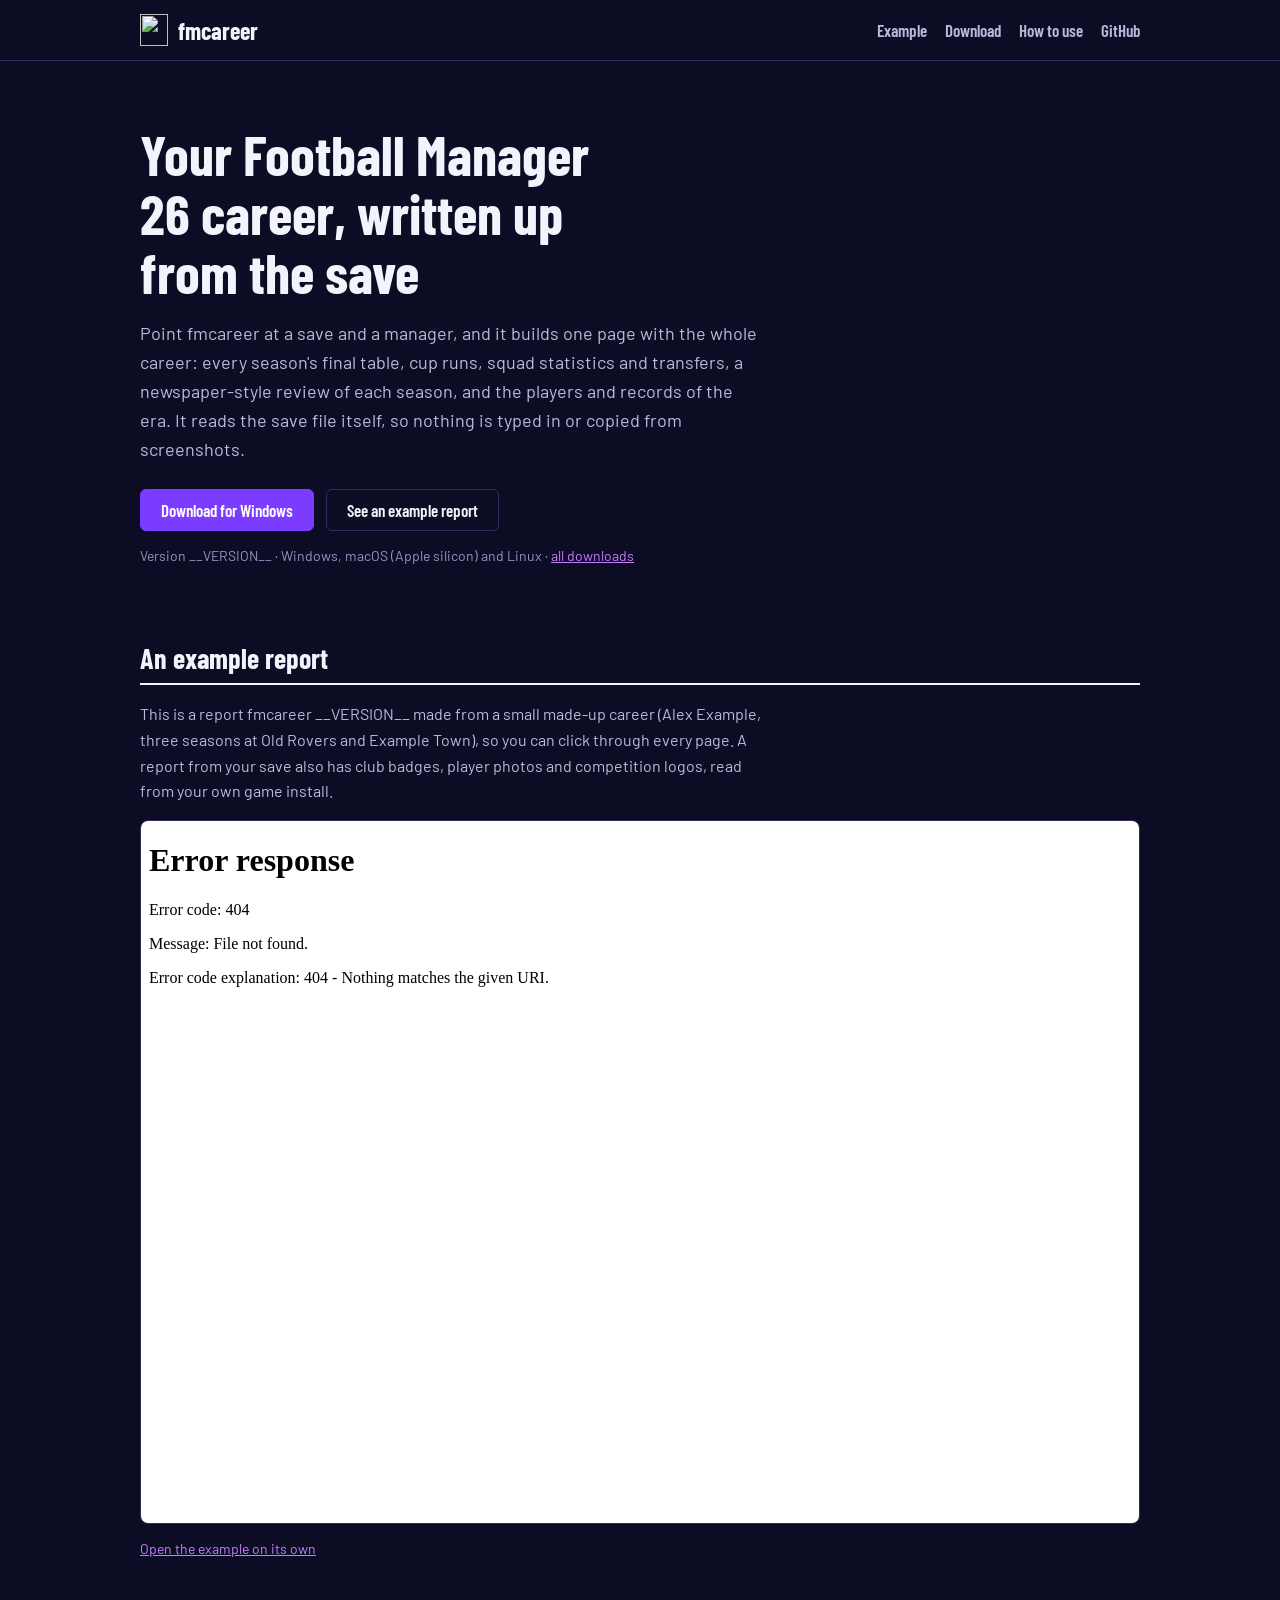
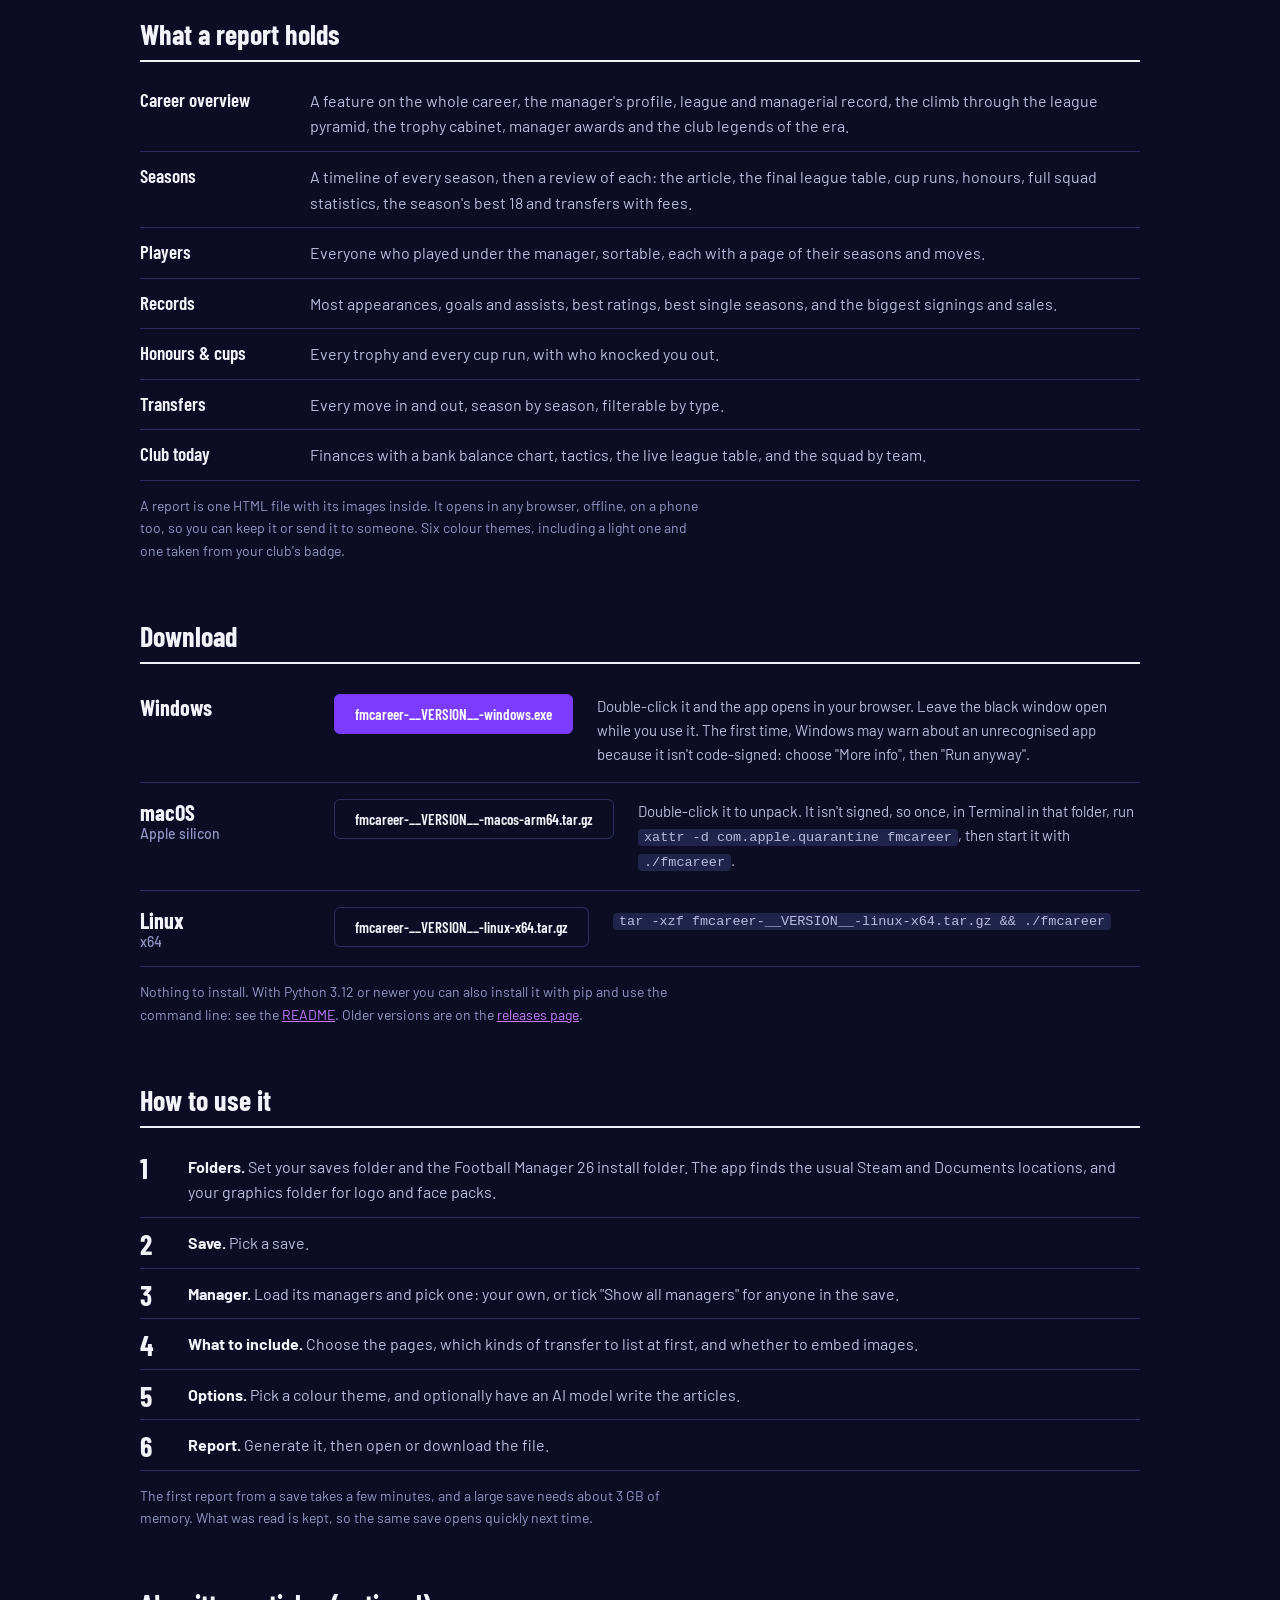
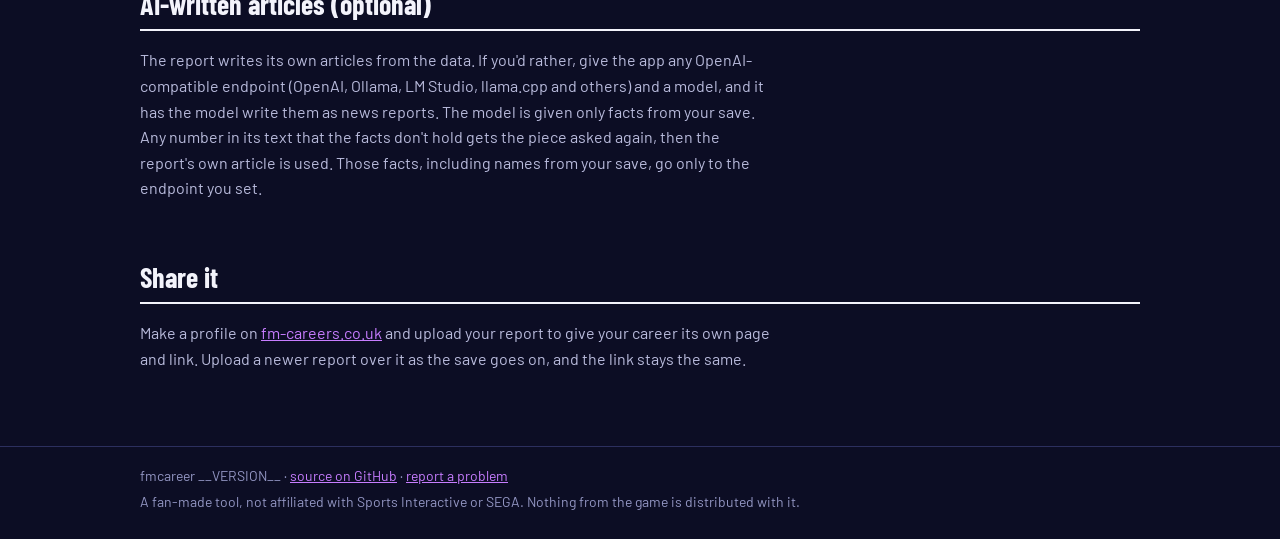
==== docs/index.html @ de21c815 "A GitHub Pages site: what fmcareer does, downloads and an example report docs/ holds a landing page " ====
<!doctype html>
<html lang="en">
<head>
<meta charset="utf-8">
<meta name="viewport" content="width=device-width, initial-scale=1">
<title>fmcareer: your Football Manager 26 career, from the save</title>
<meta name="description" content="fmcareer reads a Football Manager 26 save and builds one HTML page with every season of a manager's career: league tables, cup runs, squads, transfers and records.">
<link rel="icon" href="logo.svg" type="image/svg+xml">
<link rel="preconnect" href="https://fonts.googleapis.com">
<link href="https://fonts.googleapis.com/css2?family=Barlow:wght@400;500;600&family=Barlow+Condensed:wght@500;600;700&display=swap" rel="stylesheet">
<link rel="stylesheet" href="site.css">
</head>
<body>
<header class="bar"><div class="in">
  <a class="brand" href="#top"><img src="logo.svg" alt="">fmcareer</a>
  <nav aria-label="Sections">
    <a href="#example">Example</a><a href="#download">Download</a><a href="#how">How to use</a><a href="https://github.com/karl0ss/fmcareer">GitHub</a>
  </nav>
</div></header>

<main id="top">
  <section class="hero">
    <h1>Your Football Manager 26 career, written up from the save</h1>
    <p class="lede">Point fmcareer at a save and a manager, and it builds one page with the whole career:
      every season's final table, cup runs, squad statistics and transfers, a newspaper-style review of each
      season, and the players and records of the era. It reads the save file itself, so nothing is typed in
      or copied from screenshots.</p>
    <div class="actions">
      <a class="btn" href="https://github.com/karl0ss/fmcareer/releases/download/v__VERSION__/fmcareer-__VERSION__-windows.exe">Download for Windows</a>
      <a class="btn ghost" href="#example">See an example report</a>
    </div>
    <p class="meta">Version __VERSION__ · Windows, macOS (Apple silicon) and Linux · <a href="#download">all downloads</a></p>
  </section>

  <section id="example">
    <h2>An example report</h2>
    <p>This is a report fmcareer __VERSION__ made from a small made-up career (Alex Example, three seasons at
      Old Rovers and Example Town), so you can click through every page. A report from your save also has
      club badges, player photos and competition logos, read from your own game install.</p>
    <div class="frame"><iframe src="example.html" title="Example fmcareer report" loading="lazy"></iframe></div>
    <p class="note"><a href="example.html">Open the example on its own</a></p>
  </section>

  <section id="pages">
    <h2>What a report holds</h2>
    <dl class="rows">
      <dt>Career overview</dt><dd>A feature on the whole career, the manager's profile, league and managerial record, the climb through the league pyramid, the trophy cabinet, manager awards and the club legends of the era.</dd>
      <dt>Seasons</dt><dd>A timeline of every season, then a review of each: the article, the final league table, cup runs, honours, full squad statistics, the season's best 18 and transfers with fees.</dd>
      <dt>Players</dt><dd>Everyone who played under the manager, sortable, each with a page of their seasons and moves.</dd>
      <dt>Records</dt><dd>Most appearances, goals and assists, best ratings, best single seasons, and the biggest signings and sales.</dd>
      <dt>Honours &amp; cups</dt><dd>Every trophy and every cup run, with who knocked you out.</dd>
      <dt>Transfers</dt><dd>Every move in and out, season by season, filterable by type.</dd>
      <dt>Club today</dt><dd>Finances with a bank balance chart, tactics, the live league table, and the squad by team.</dd>
    </dl>
    <p class="note">A report is one HTML file with its images inside. It opens in any browser, offline, on a phone too,
      so you can keep it or send it to someone. Six colour themes, including a light one and one taken from your club's badge.</p>
  </section>

  <section id="download">
    <h2>Download</h2>
    <div class="rows dl">
      <div class="row">
        <b>Windows</b>
        <a class="btn" href="https://github.com/karl0ss/fmcareer/releases/download/v__VERSION__/fmcareer-__VERSION__-windows.exe">fmcareer-__VERSION__-windows.exe</a>
        <p>Double-click it and the app opens in your browser. Leave the black window open while you use it. The first time,
          Windows may warn about an unrecognised app because it isn't code-signed: choose "More info", then "Run anyway".</p>
      </div>
      <div class="row">
        <b>macOS<span>Apple silicon</span></b>
        <a class="btn ghost" href="https://github.com/karl0ss/fmcareer/releases/download/v__VERSION__/fmcareer-__VERSION__-macos-arm64.tar.gz">fmcareer-__VERSION__-macos-arm64.tar.gz</a>
        <p>Double-click it to unpack. It isn't signed, so once, in Terminal in that folder, run
          <code>xattr -d com.apple.quarantine fmcareer</code>, then start it with <code>./fmcareer</code>.</p>
      </div>
      <div class="row">
        <b>Linux<span>x64</span></b>
        <a class="btn ghost" href="https://github.com/karl0ss/fmcareer/releases/download/v__VERSION__/fmcareer-__VERSION__-linux-x64.tar.gz">fmcareer-__VERSION__-linux-x64.tar.gz</a>
        <p><code>tar -xzf fmcareer-__VERSION__-linux-x64.tar.gz &amp;&amp; ./fmcareer</code></p>
      </div>
    </div>
    <p class="note">Nothing to install. With Python 3.12 or newer you can also install it with pip and use the command line:
      see the <a href="https://github.com/karl0ss/fmcareer#install-with-python-any-system">README</a>.
      Older versions are on the <a href="https://github.com/karl0ss/fmcareer/releases">releases page</a>.</p>
  </section>

  <section id="how">
    <h2>How to use it</h2>
    <ol class="steps">
      <li><b>Folders.</b> Set your saves folder and the Football Manager 26 install folder. The app finds the usual Steam and
        Documents locations, and your graphics folder for logo and face packs.</li>
      <li><b>Save.</b> Pick a save.</li>
      <li><b>Manager.</b> Load its managers and pick one: your own, or tick "Show all managers" for anyone in the save.</li>
      <li><b>What to include.</b> Choose the pages, which kinds of transfer to list at first, and whether to embed images.</li>
      <li><b>Options.</b> Pick a colour theme, and optionally have an AI model write the articles.</li>
      <li><b>Report.</b> Generate it, then open or download the file.</li>
    </ol>
    <p class="note">The first report from a save takes a few minutes, and a large save needs about 3 GB of memory.
      What was read is kept, so the same save opens quickly next time.</p>
  </section>

  <section id="ai">
    <h2>AI-written articles (optional)</h2>
    <p>The report writes its own articles from the data. If you'd rather, give the app any OpenAI-compatible endpoint
      (OpenAI, Ollama, LM Studio, llama.cpp and others) and a model, and it has the model write them as news reports.
      The model is given only facts from your save. Any number in its text that the facts don't hold gets the piece asked
      again, then the report's own article is used. Those facts, including names from your save, go only to the endpoint you set.</p>
  </section>

  <section id="share">
    <h2>Share it</h2>
    <p>Make a profile on <a href="https://fm-careers.co.uk">fm-careers.co.uk</a> and upload your report to give your career
      its own page and link. Upload a newer report over it as the save goes on, and the link stays the same.</p>
  </section>
</main>

<footer><div class="in">
  <span>fmcareer __VERSION__ · <a href="https://github.com/karl0ss/fmcareer">source on GitHub</a> ·
    <a href="https://github.com/karl0ss/fmcareer/issues">report a problem</a></span>
  <span>A fan-made tool, not affiliated with Sports Interactive or SEGA. Nothing from the game is distributed with it.</span>
</div></footer>
</body>
</html>
---- docs/site.css ----
/* fmcareer's site wears the report's FM26 look (as fm-careers.co.uk does, see its DESIGN.md): the report's
   colours and Barlow fonts, headings ruled like a table caption, content in ruled rows rather than cards.
   Dials: ENERGY 2 / RHYTHM 2 / MOTION 1 (hover only). Dark, like the game and the report it shows. */
:root {
  color-scheme: dark;
  --bg: #0c0d24; --surface: #171936; --surface-2: #20234a; --line: #2c2f5e;
  --text: #f3f3fb; --text-2: #b9bbdc; --text-3: #9396c3;
  --accent: #c77dff; --btn: #7b3cff;  /* white on --btn is 5.34:1 */
  --head: "Barlow Condensed", "Arial Narrow", system-ui, sans-serif;
}
* { box-sizing: border-box; }
html { scroll-behavior: smooth; scroll-padding-top: 72px; }
@media (prefers-reduced-motion: reduce) { html { scroll-behavior: auto; } }
body { margin: 0; background: var(--bg); color: var(--text); font: 16px/1.6 "Barlow", system-ui, sans-serif; }
a { color: var(--accent); }
code { font-size: .9em; background: var(--surface-2); padding: 1px 6px; border-radius: 4px; overflow-wrap: anywhere; }
.in, main { max-width: 1040px; margin: 0 auto; padding: 0 20px; }

.bar { position: sticky; top: 0; z-index: 2; background: var(--bg); border-bottom: 1px solid var(--line); }
.bar .in { display: flex; align-items: center; justify-content: space-between; gap: 16px; flex-wrap: wrap; padding-top: 10px; padding-bottom: 10px; }
.brand { display: inline-flex; align-items: center; gap: 10px; font: 700 24px var(--head); color: var(--text); text-decoration: none; }
.brand img { width: 28px; height: 32px; }
nav { display: flex; gap: 4px 18px; flex-wrap: wrap; }
nav a { font: 600 17px var(--head); color: var(--text-2); text-decoration: none; padding: 10px 0; }
nav a:hover { color: var(--text); }

/* the one focal point: the headline and the Windows download */
.hero { padding: 64px 0 40px; }
h1 { font: 700 clamp(34px, 6vw, 56px)/1.05 var(--head); margin: 0; max-width: 18ch; }
.lede { font-size: 18px; color: var(--text-2); max-width: 62ch; margin: 18px 0 0; }
.meta { color: var(--text-3); font-size: 14px; margin: 14px 0 0; }
.actions { display: flex; gap: 12px; flex-wrap: wrap; margin-top: 26px; }
.btn { display: inline-block; font: 600 17px var(--head); color: #fff; background: var(--btn); border: 1px solid var(--btn);
  border-radius: 6px; padding: 10px 20px; text-decoration: none; }
.btn:hover { filter: brightness(1.12); }
.btn.ghost { background: transparent; border-color: var(--line); color: var(--text); }
.btn.ghost:hover { border-color: var(--accent); filter: none; }
:focus-visible { outline: 2px solid var(--accent); outline-offset: 2px; }

/* section headings ruled like a league table's caption */
section { padding: 34px 0 10px; }
h2 { font: 700 28px/1.2 var(--head); margin: 0 0 14px; padding-bottom: 8px; border-bottom: 2px solid var(--text); }
section > p { max-width: 70ch; color: var(--text-2); }
.note { color: var(--text-3); font-size: 14px; }

.frame { border: 1px solid var(--line); border-radius: 8px; overflow: hidden; background: var(--surface); }
.frame iframe { display: block; width: 100%; height: min(78vh, 760px); border: 0; }

/* ruled rows: the report's pages, the downloads */
.rows { margin: 0; }
dl.rows { display: grid; grid-template-columns: 170px 1fr; }
dl.rows dt, dl.rows dd { margin: 0; padding: 12px 0; border-bottom: 1px solid var(--line); }
dl.rows dt { font: 600 19px var(--head); }
dl.rows dd { color: var(--text-2); }
.dl .row { display: grid; grid-template-columns: 170px auto 1fr; gap: 6px 24px; align-items: start;
  padding: 16px 0; border-bottom: 1px solid var(--line); }
.dl .row b { font: 700 22px/1.2 var(--head); }
.dl .row b span { display: block; font: 500 14px "Barlow", sans-serif; color: var(--text-3); }
.dl .row .btn { font-size: 15px; white-space: nowrap; }
.dl .row p { margin: 0; color: var(--text-2); font-size: 15px; }

.steps { list-style: none; counter-reset: step; margin: 0; padding: 0; }
.steps li { counter-increment: step; position: relative; padding: 12px 0 12px 48px;
  border-bottom: 1px solid var(--line); color: var(--text-2); }
.steps li::before { content: counter(step); position: absolute; left: 0; top: 12px; font: 700 28px/1 var(--head); color: var(--text); }
.steps b { color: var(--text); }

footer { margin-top: 48px; border-top: 1px solid var(--line); color: var(--text-3); font-size: 14px; }
footer .in { display: flex; flex-direction: column; gap: 4px; padding-top: 18px; padding-bottom: 28px; }

@media (max-width: 720px) {
  .hero { padding: 36px 0 24px; }
  .lede { font-size: 16px; }
  dl.rows { grid-template-columns: 1fr; }
  dl.rows dt { border-bottom: 0; padding-bottom: 0; }
  .dl .row { grid-template-columns: 1fr; }
  .dl .row .btn { white-space: normal; overflow-wrap: anywhere; }
  .frame iframe { height: 70vh; }
}
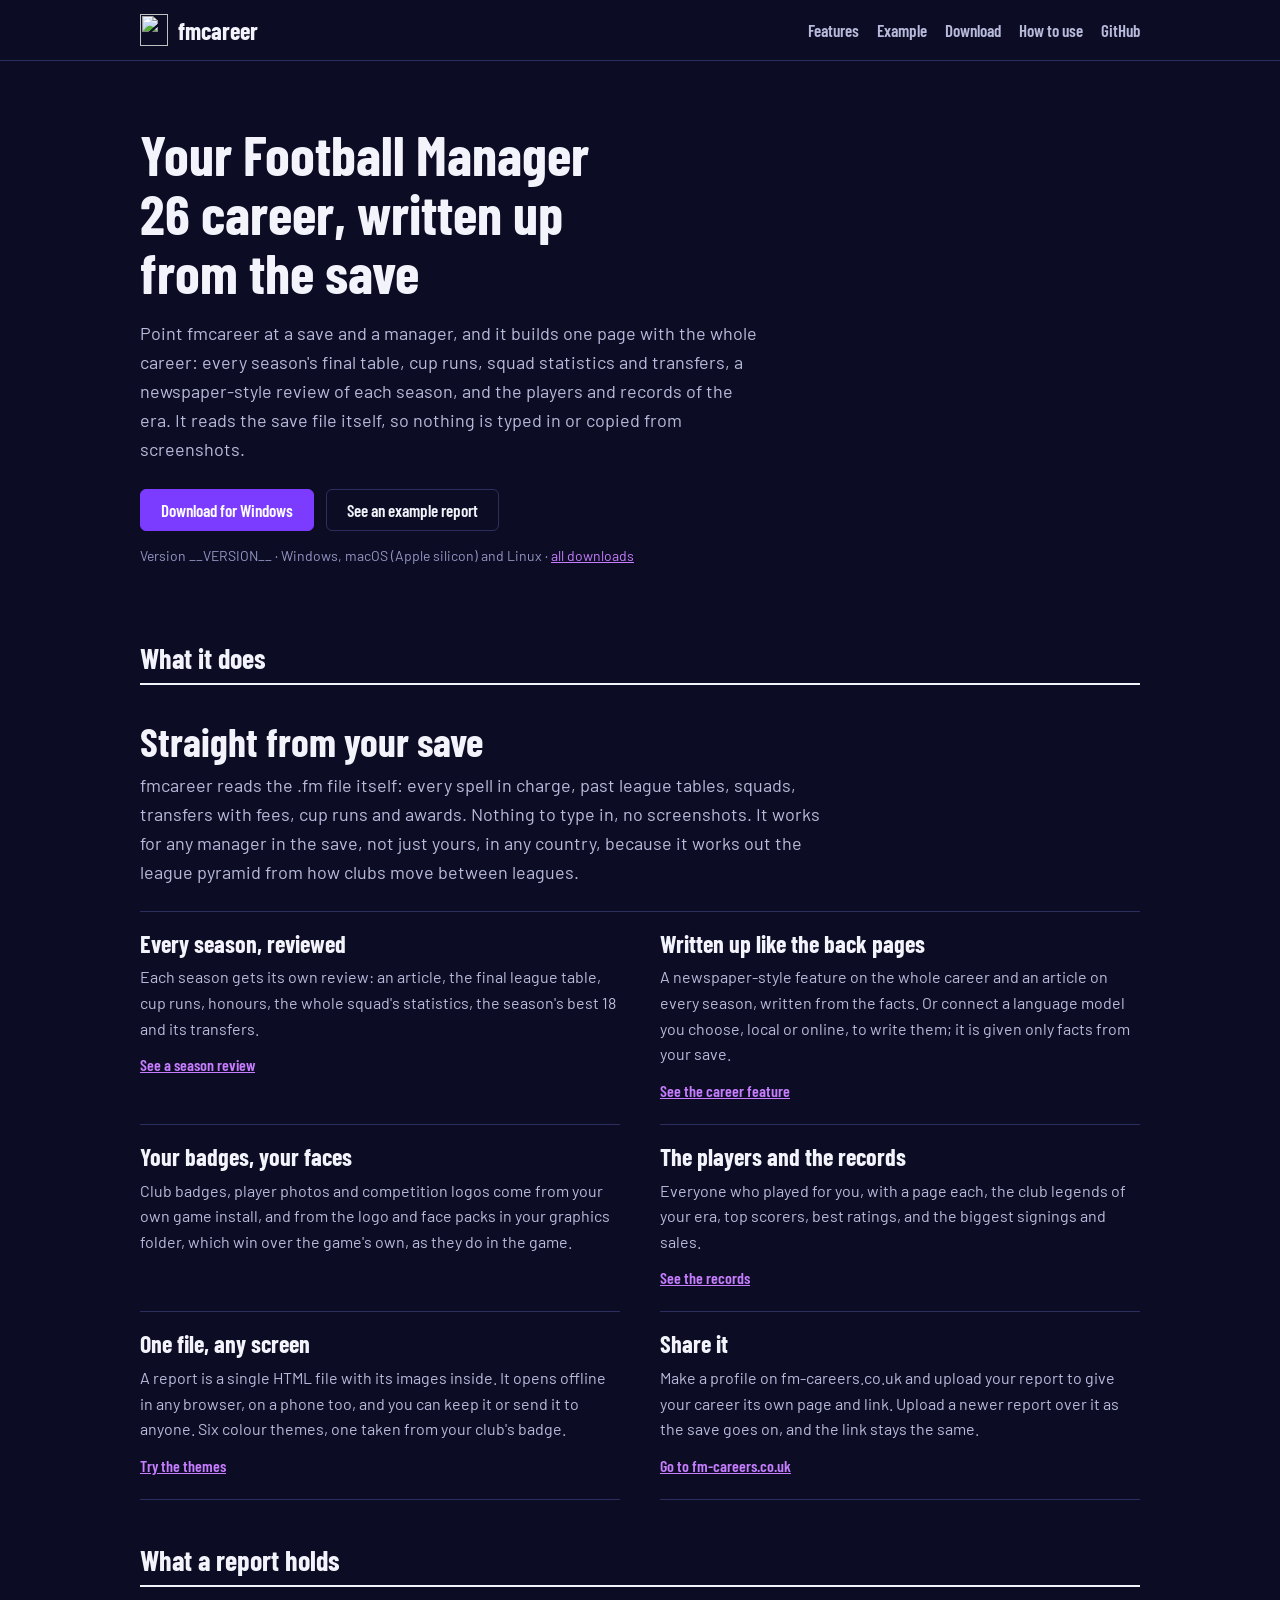
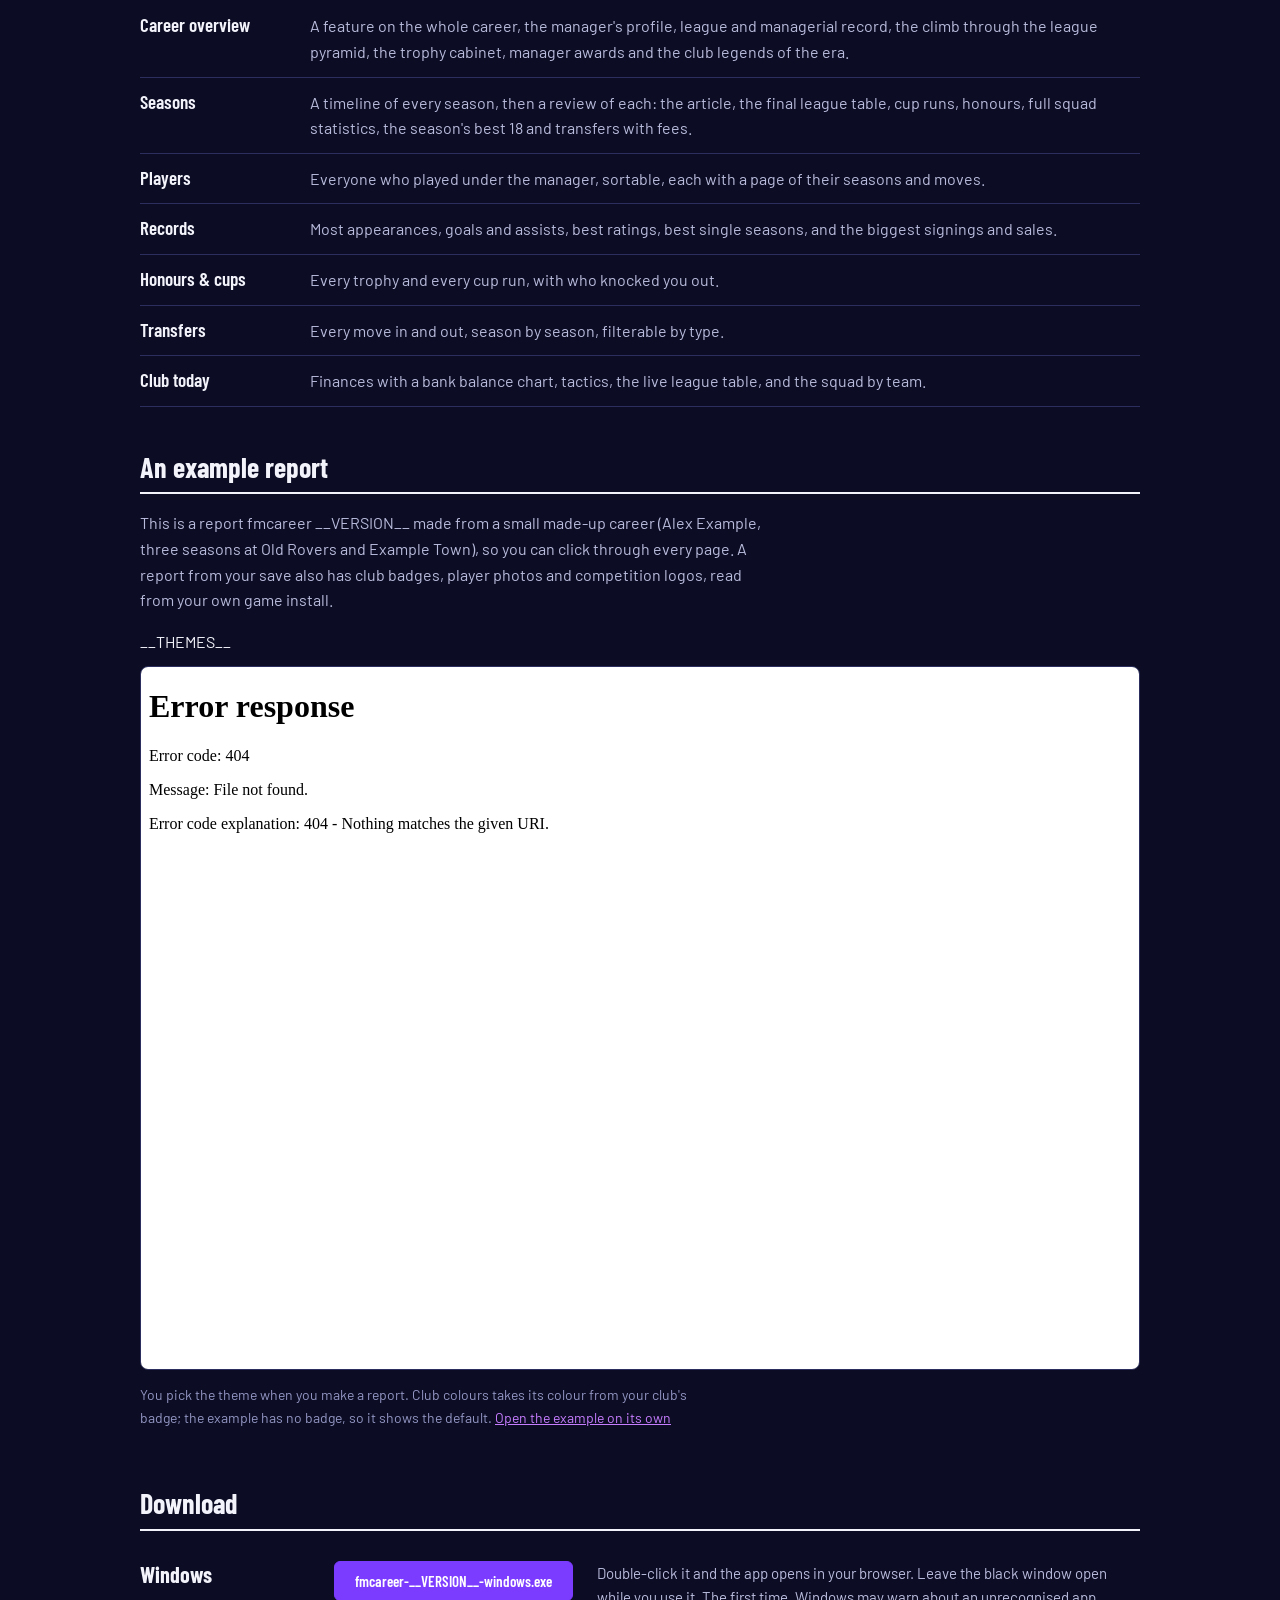
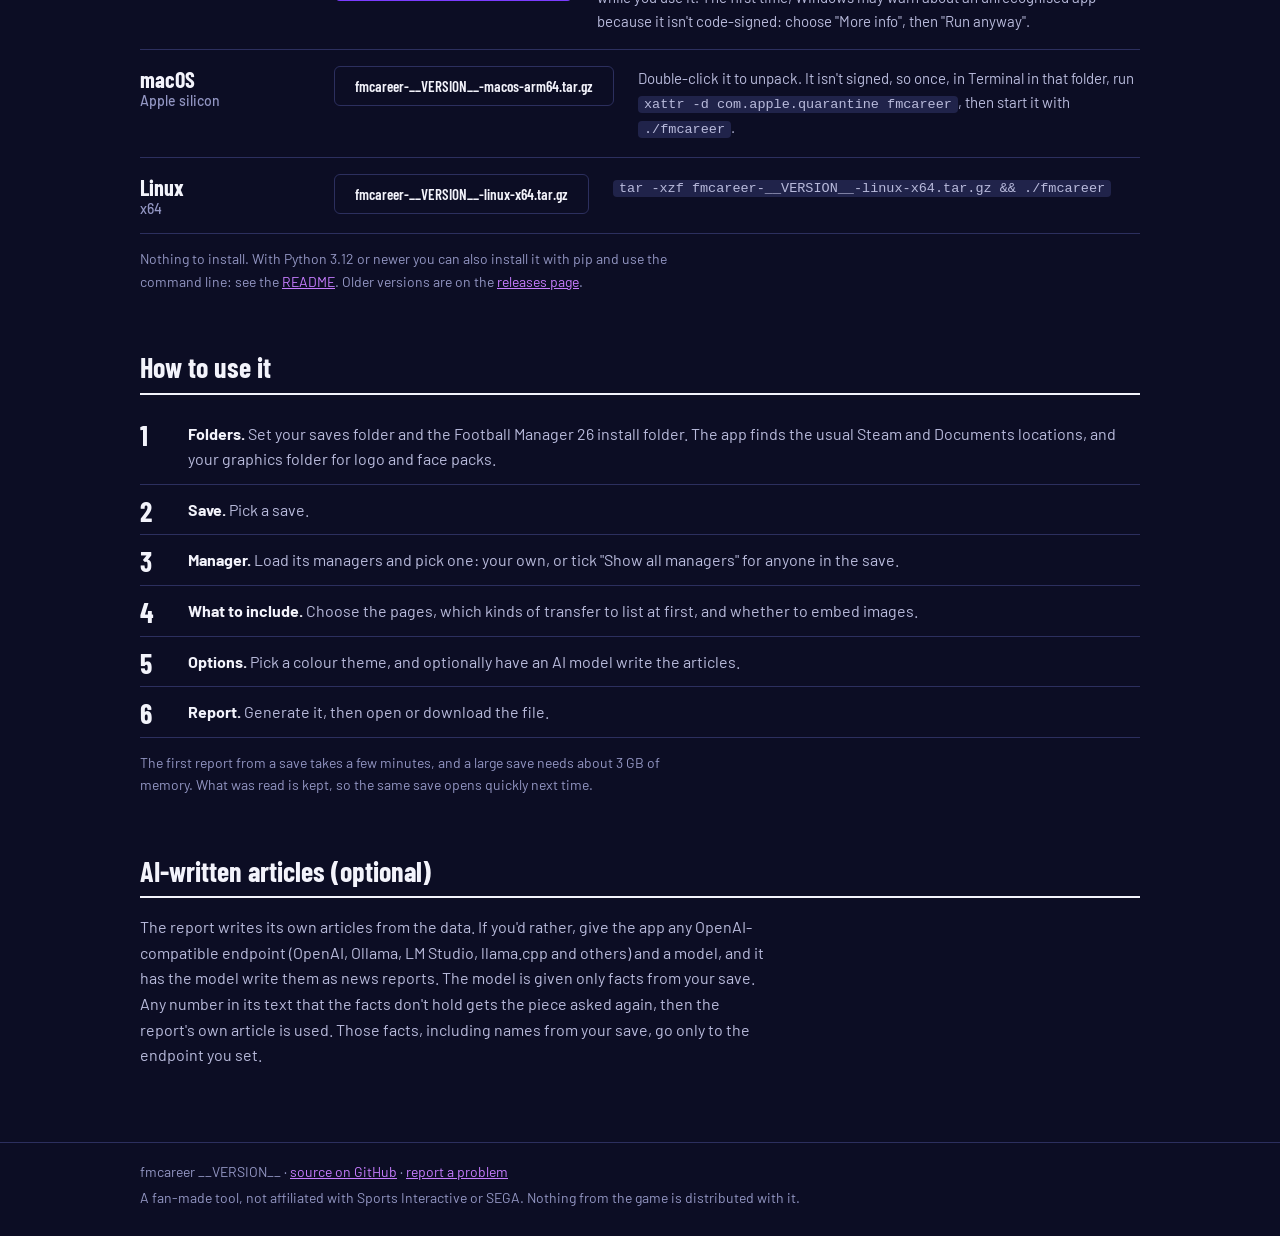
==== commit 9d54ada1: "Site: the features up front, and the example in every theme A "What it does" section leads, with lin" ====
--- a/docs/index.html
+++ b/docs/index.html
@@ -14,7 +14,7 @@
 <header class="bar"><div class="in">
   <a class="brand" href="#top"><img src="logo.svg" alt="">fmcareer</a>
   <nav aria-label="Sections">
-    <a href="#example">Example</a><a href="#download">Download</a><a href="#how">How to use</a><a href="https://github.com/karl0ss/fmcareer">GitHub</a>
+    <a href="#features">Features</a><a href="#example">Example</a><a href="#download">Download</a><a href="#how">How to use</a><a href="https://github.com/karl0ss/fmcareer">GitHub</a>
   </nav>
 </div></header>
 
@@ -32,13 +32,51 @@
     <p class="meta">Version __VERSION__ · Windows, macOS (Apple silicon) and Linux · <a href="#download">all downloads</a></p>
   </section>
 
-  <section id="example">
-    <h2>An example report</h2>
-    <p>This is a report fmcareer __VERSION__ made from a small made-up career (Alex Example, three seasons at
-      Old Rovers and Example Town), so you can click through every page. A report from your save also has
-      club badges, player photos and competition logos, read from your own game install.</p>
-    <div class="frame"><iframe src="example.html" title="Example fmcareer report" loading="lazy"></iframe></div>
-    <p class="note"><a href="example.html">Open the example on its own</a></p>
+  <section id="features">
+    <h2>What it does</h2>
+    <div class="features">
+      <article class="lead">
+        <h3>Straight from your save</h3>
+        <p>fmcareer reads the .fm file itself: every spell in charge, past league tables, squads, transfers with fees,
+          cup runs and awards. Nothing to type in, no screenshots. It works for any manager in the save, not just yours,
+          in any country, because it works out the league pyramid from how clubs move between leagues.</p>
+      </article>
+      <article>
+        <h3>Every season, reviewed</h3>
+        <p>Each season gets its own review: an article, the final league table, cup runs, honours, the whole squad's
+          statistics, the season's best 18 and its transfers.</p>
+        <a class="see" href="example.html#season/2031-32" target="example" data-see="#season/2031-32">See a season review</a>
+      </article>
+      <article>
+        <h3>Written up like the back pages</h3>
+        <p>A newspaper-style feature on the whole career and an article on every season, written from the facts.
+          Or connect a language model you choose, local or online, to write them; it is given only facts from your save.</p>
+        <a class="see" href="example.html#me" target="example" data-see="#me">See the career feature</a>
+      </article>
+      <article>
+        <h3>Your badges, your faces</h3>
+        <p>Club badges, player photos and competition logos come from your own game install, and from the logo and
+          face packs in your graphics folder, which win over the game's own, as they do in the game.</p>
+      </article>
+      <article>
+        <h3>The players and the records</h3>
+        <p>Everyone who played for you, with a page each, the club legends of your era, top scorers, best ratings,
+          and the biggest signings and sales.</p>
+        <a class="see" href="example.html#records" target="example" data-see="#records">See the records</a>
+      </article>
+      <article>
+        <h3>One file, any screen</h3>
+        <p>A report is a single HTML file with its images inside. It opens offline in any browser, on a phone too,
+          and you can keep it or send it to anyone. Six colour themes, one taken from your club's badge.</p>
+        <a class="see" href="#example">Try the themes</a>
+      </article>
+      <article id="share">
+        <h3>Share it</h3>
+        <p>Make a profile on fm-careers.co.uk and upload your report to give your career its own page and link.
+          Upload a newer report over it as the save goes on, and the link stays the same.</p>
+        <a class="see" href="https://fm-careers.co.uk">Go to fm-careers.co.uk</a>
+      </article>
+    </div>
   </section>
 
   <section id="pages">
@@ -52,8 +90,17 @@
       <dt>Transfers</dt><dd>Every move in and out, season by season, filterable by type.</dd>
       <dt>Club today</dt><dd>Finances with a bank balance chart, tactics, the live league table, and the squad by team.</dd>
     </dl>
-    <p class="note">A report is one HTML file with its images inside. It opens in any browser, offline, on a phone too,
-      so you can keep it or send it to someone. Six colour themes, including a light one and one taken from your club's badge.</p>
+  </section>
+
+  <section id="example">
+    <h2>An example report</h2>
+    <p>This is a report fmcareer __VERSION__ made from a small made-up career (Alex Example, three seasons at
+      Old Rovers and Example Town), so you can click through every page. A report from your save also has
+      club badges, player photos and competition logos, read from your own game install.</p>
+    <nav class="themes" aria-label="Colour theme of the example">__THEMES__</nav>
+    <div class="frame"><iframe src="example.html" name="example" title="Example fmcareer report" loading="lazy"></iframe></div>
+    <p class="note">You pick the theme when you make a report. Club colours takes its colour from your club's badge;
+      the example has no badge, so it shows the default. <a id="alone" href="example.html">Open the example on its own</a></p>
   </section>
 
   <section id="download">
@@ -105,11 +152,6 @@
       again, then the report's own article is used. Those facts, including names from your save, go only to the endpoint you set.</p>
   </section>
 
-  <section id="share">
-    <h2>Share it</h2>
-    <p>Make a profile on <a href="https://fm-careers.co.uk">fm-careers.co.uk</a> and upload your report to give your career
-      its own page and link. Upload a newer report over it as the save goes on, and the link stays the same.</p>
-  </section>
 </main>
 
 <footer><div class="in">
@@ -117,5 +159,23 @@
     <a href="https://github.com/karl0ss/fmcareer/issues">report a problem</a></span>
   <span>A fan-made tool, not affiliated with Sports Interactive or SEGA. Nothing from the game is distributed with it.</span>
 </div></footer>
+<script>
+// switching theme keeps the example on the page you were reading, and the "on its own" link follows the theme
+const frame = document.querySelector('iframe[name=example]'), alone = document.getElementById('alone');
+let file = 'example.html';
+document.querySelector('.themes').addEventListener('click', e => {
+  const a = e.target.closest('a[data-theme]'); if (!a) return;
+  e.preventDefault();
+  let hash = ''; try { hash = frame.contentWindow.location.hash; } catch (err) {}
+  file = a.getAttribute('href'); frame.src = file + hash; alone.href = file;
+  document.querySelectorAll('.themes a').forEach(x => x.toggleAttribute('aria-current', x === a));
+});
+// a feature's "See it" link opens that page of the example, in the theme picked, and brings it into view
+document.querySelectorAll('a[data-see]').forEach(a => a.addEventListener('click', e => {
+  e.preventDefault();
+  frame.src = file + a.dataset.see;
+  document.getElementById('example').scrollIntoView();
+}));
+</script>
 </body>
 </html>
--- a/docs/site.css
+++ b/docs/site.css
@@ -77,3 +77,26 @@
   .dl .row .btn { white-space: normal; overflow-wrap: anywhere; }
   .frame iframe { height: 70vh; }
 }
+
+/* the example's theme switcher: the report's own theme swatches */
+.themes { display: flex; flex-wrap: wrap; gap: 8px; margin: 0 0 12px; }
+.themes a { display: inline-flex; align-items: center; gap: 8px; min-height: 44px; padding: 6px 12px;
+  border: 1px solid var(--line); border-radius: 6px; color: var(--text-2); text-decoration: none; font: 600 15px var(--head); }
+.themes a:hover { border-color: var(--text-3); color: var(--text); }
+.themes a[aria-current] { border-color: var(--accent); color: var(--text); }
+.themes i { position: relative; width: 26px; height: 18px; border-radius: 3px; border: 1px solid rgba(255,255,255,.2); }
+.themes b { position: absolute; left: 5px; right: 5px; bottom: 4px; height: 3px; border-radius: 2px; }
+
+/* features: ruled rows, two to a row, the first across the page as the lead */
+.features { display: grid; grid-template-columns: 1fr 1fr; gap: 0 40px; }
+.features article { padding: 18px 0 20px; border-bottom: 1px solid var(--line); }
+.features h3 { font: 700 24px/1.2 var(--head); margin: 0 0 6px; }
+.features p { margin: 0; color: var(--text-2); max-width: 60ch; }
+.features .lead { grid-column: 1 / -1; padding-bottom: 24px; }
+.features .lead h3 { font-size: clamp(30px, 4vw, 40px); }
+.features .lead p { font-size: 18px; max-width: 70ch; }
+.see { display: inline-block; margin-top: 10px; padding: 4px 0; font: 600 16px var(--head); }
+@media (max-width: 720px) {
+  .features { grid-template-columns: 1fr; }
+  .features .lead p { font-size: 16px; }
+}
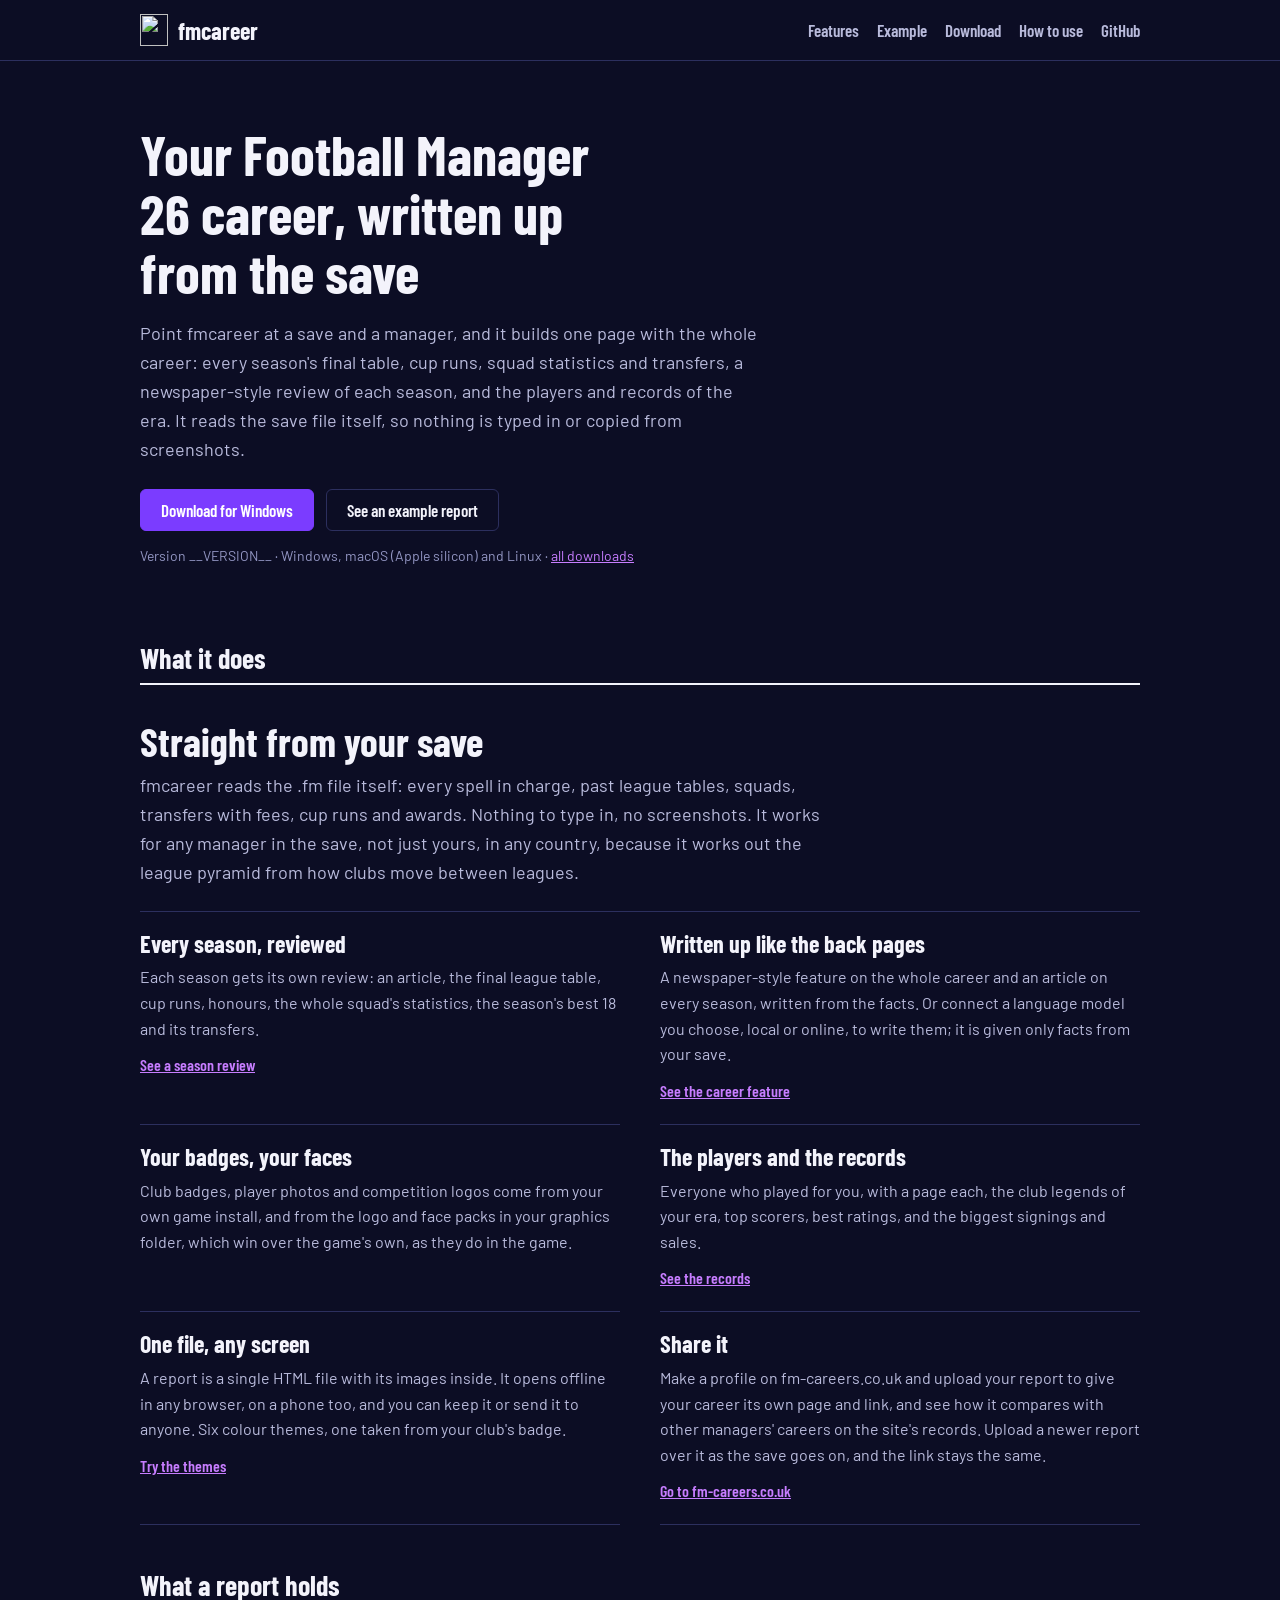
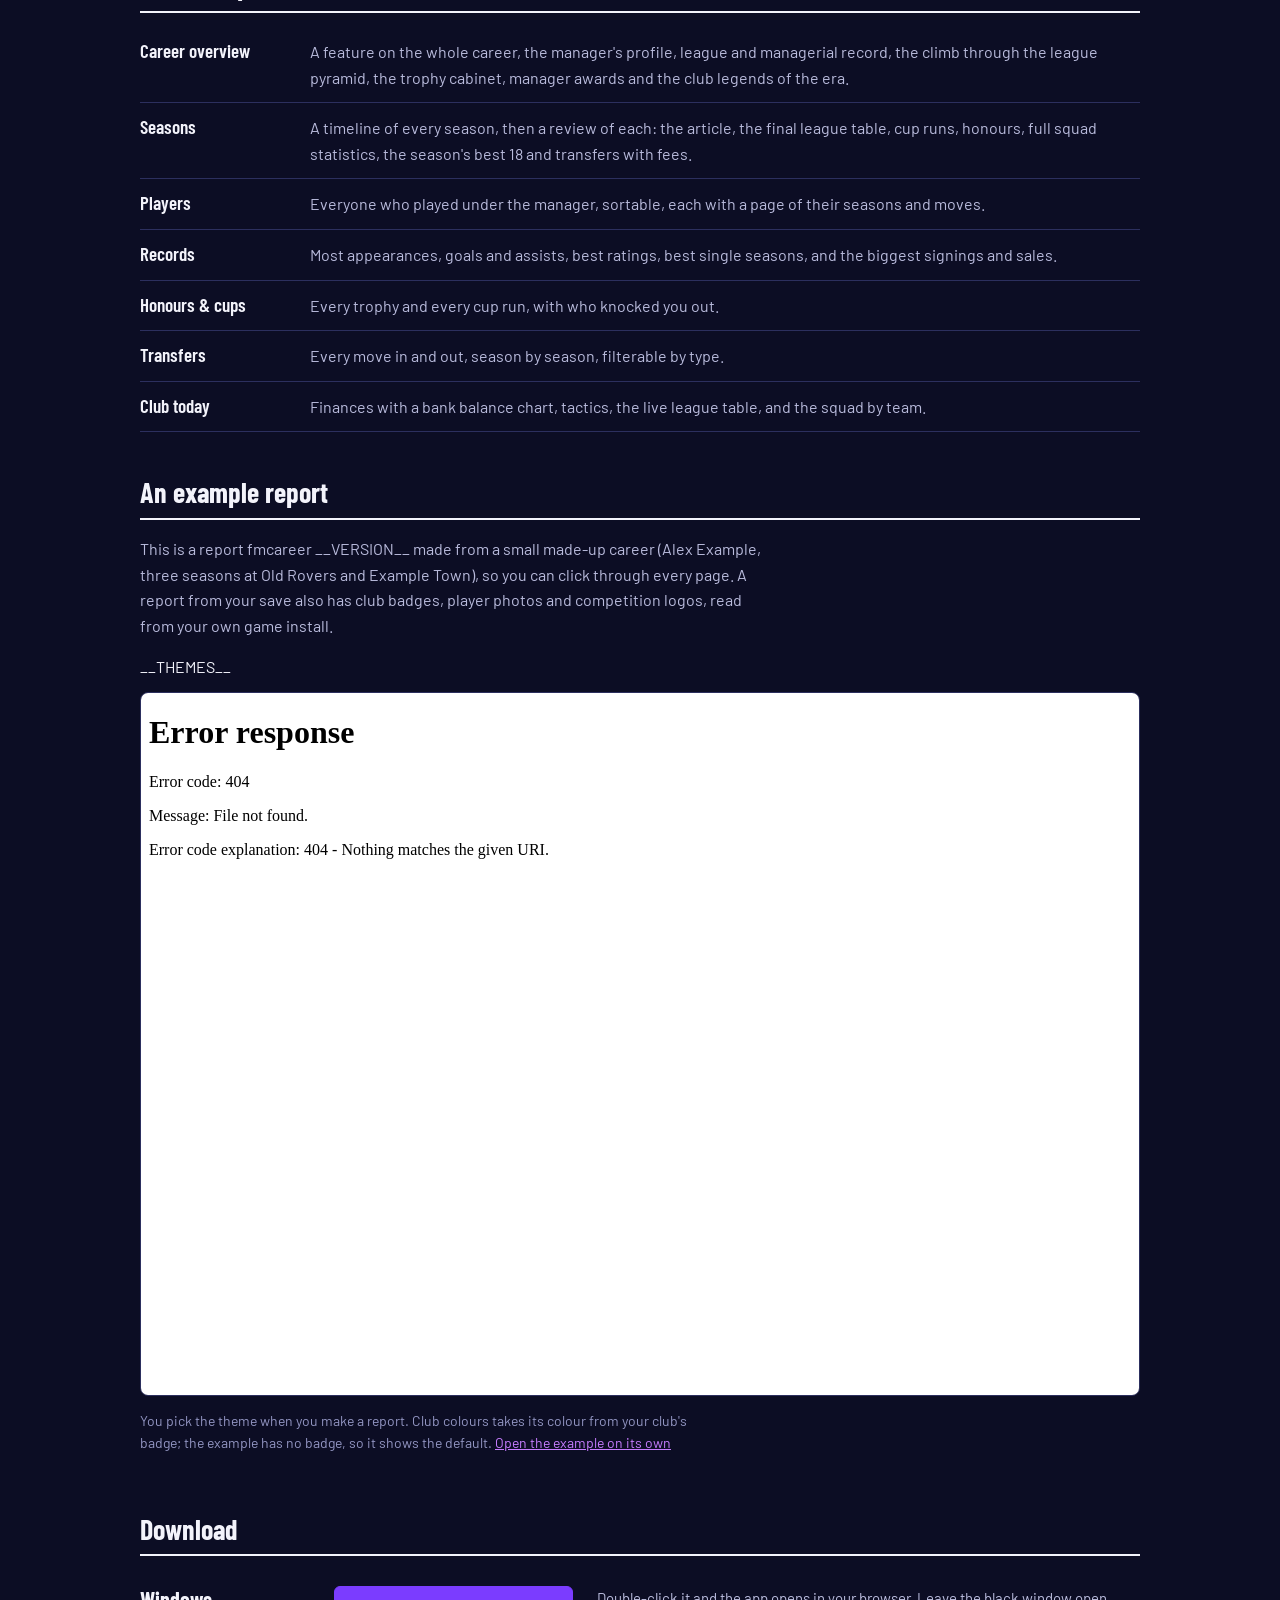
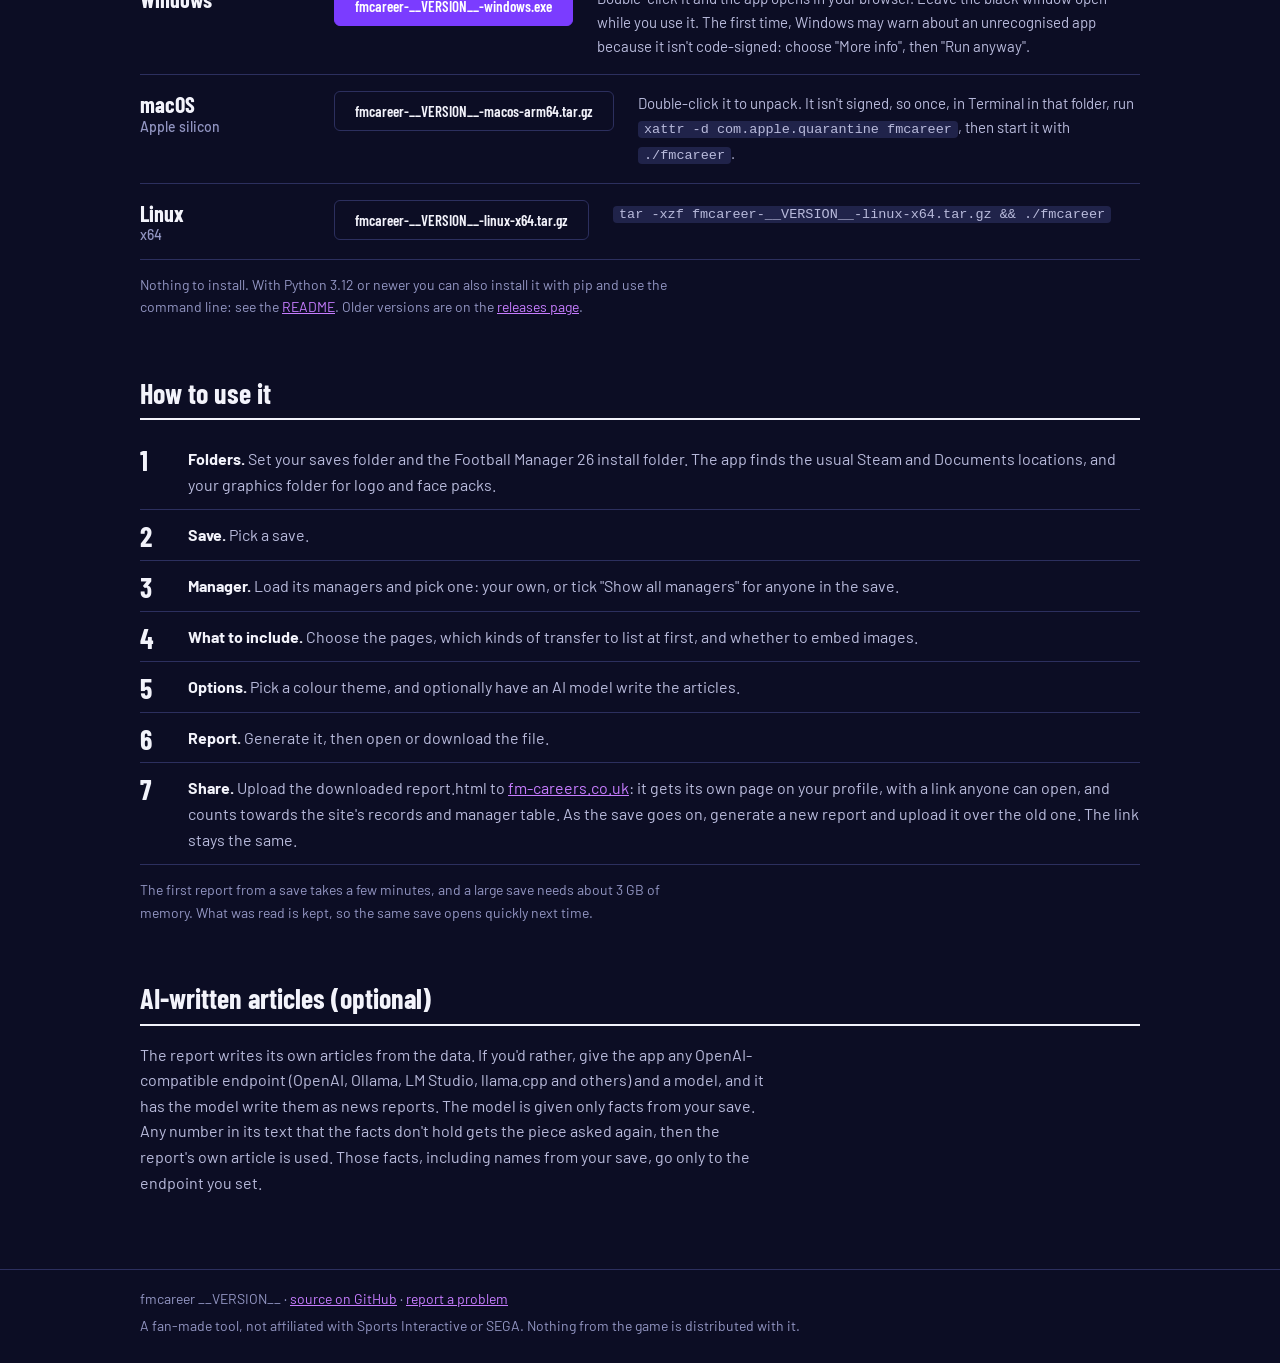
==== commit 8121c12f: "Site: after generating, upload the report to fm-careers.co.uk How to use it ends with a Share step: " ====
--- a/docs/index.html
+++ b/docs/index.html
@@ -72,8 +72,9 @@
       </article>
       <article id="share">
         <h3>Share it</h3>
-        <p>Make a profile on fm-careers.co.uk and upload your report to give your career its own page and link.
-          Upload a newer report over it as the save goes on, and the link stays the same.</p>
+        <p>Make a profile on fm-careers.co.uk and upload your report to give your career its own page and link, and see
+          how it compares with other managers' careers on the site's records. Upload a newer report over it as the save goes
+          on, and the link stays the same.</p>
         <a class="see" href="https://fm-careers.co.uk">Go to fm-careers.co.uk</a>
       </article>
     </div>
@@ -139,6 +140,9 @@
       <li><b>What to include.</b> Choose the pages, which kinds of transfer to list at first, and whether to embed images.</li>
       <li><b>Options.</b> Pick a colour theme, and optionally have an AI model write the articles.</li>
       <li><b>Report.</b> Generate it, then open or download the file.</li>
+      <li><b>Share.</b> Upload the downloaded report.html to <a href="https://fm-careers.co.uk">fm-careers.co.uk</a>: it gets
+        its own page on your profile, with a link anyone can open, and counts towards the site's records and manager table.
+        As the save goes on, generate a new report and upload it over the old one. The link stays the same.</li>
     </ol>
     <p class="note">The first report from a save takes a few minutes, and a large save needs about 3 GB of memory.
       What was read is kept, so the same save opens quickly next time.</p>
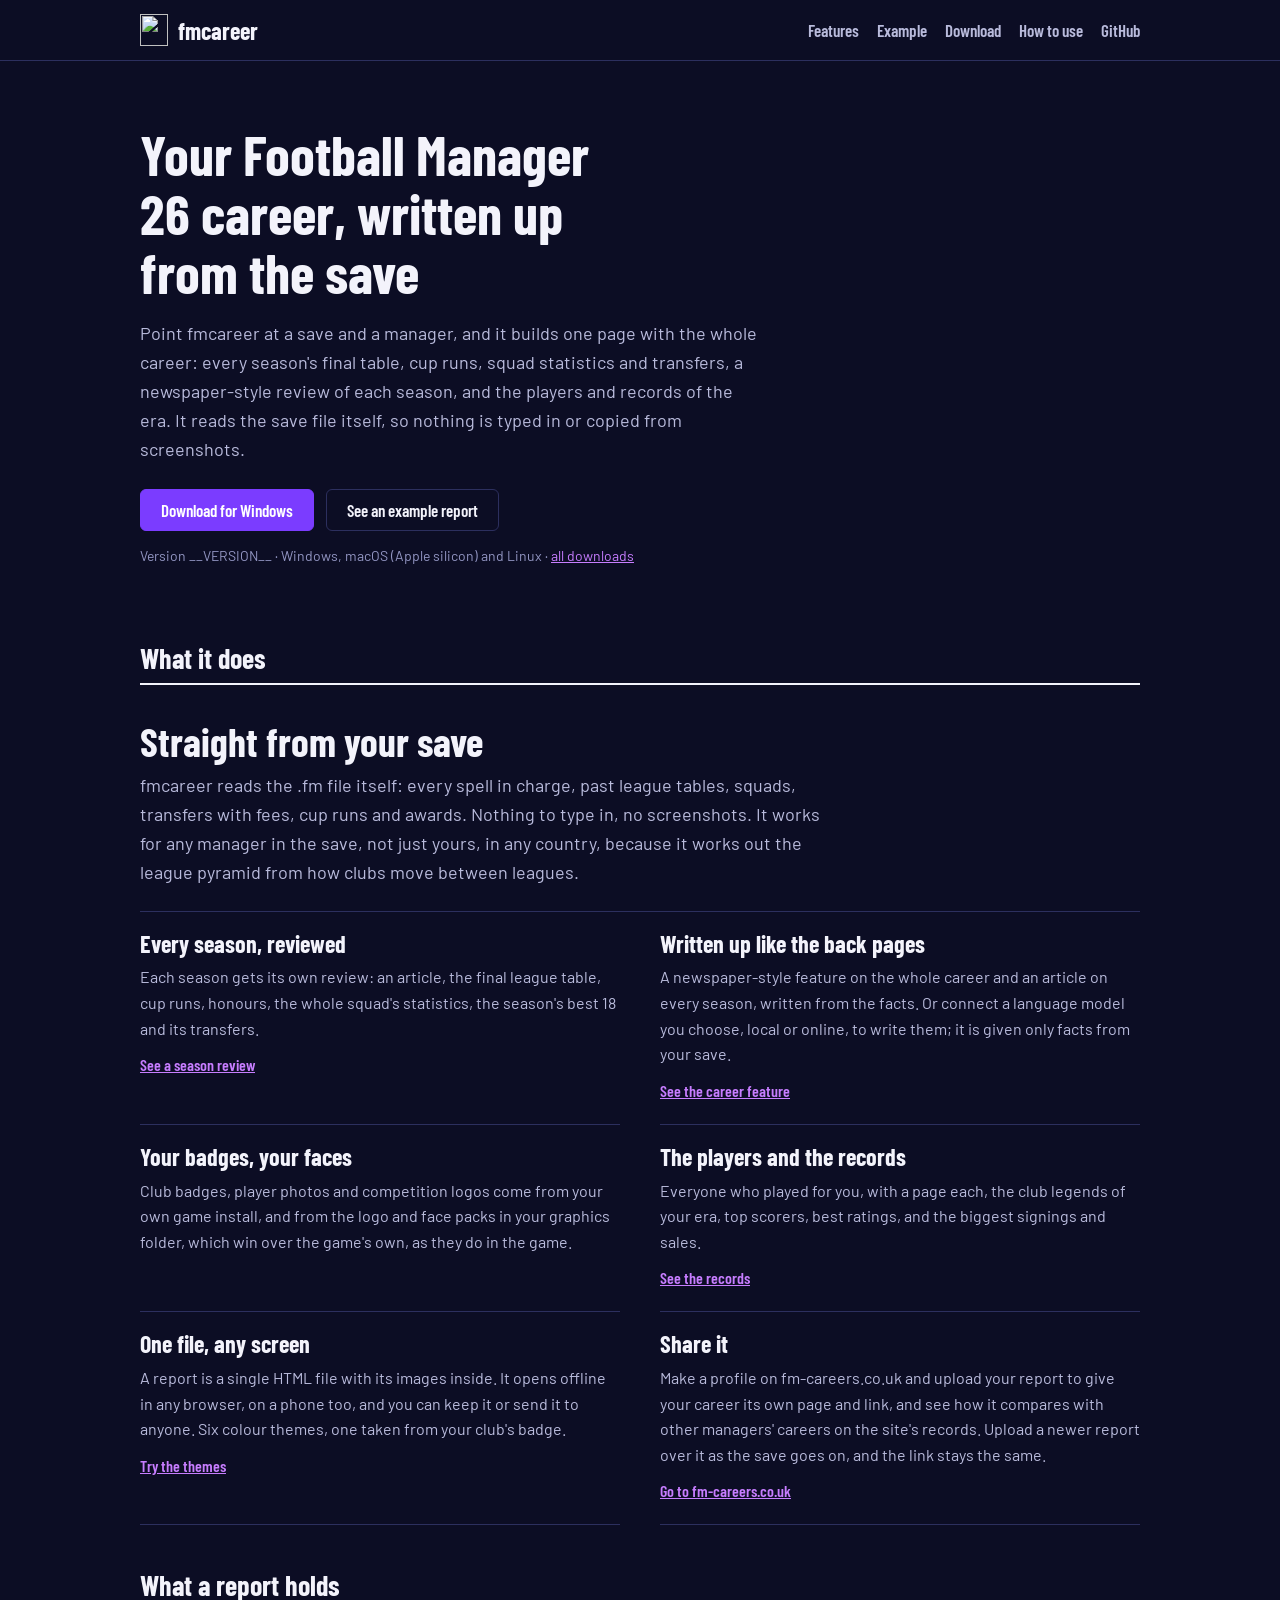
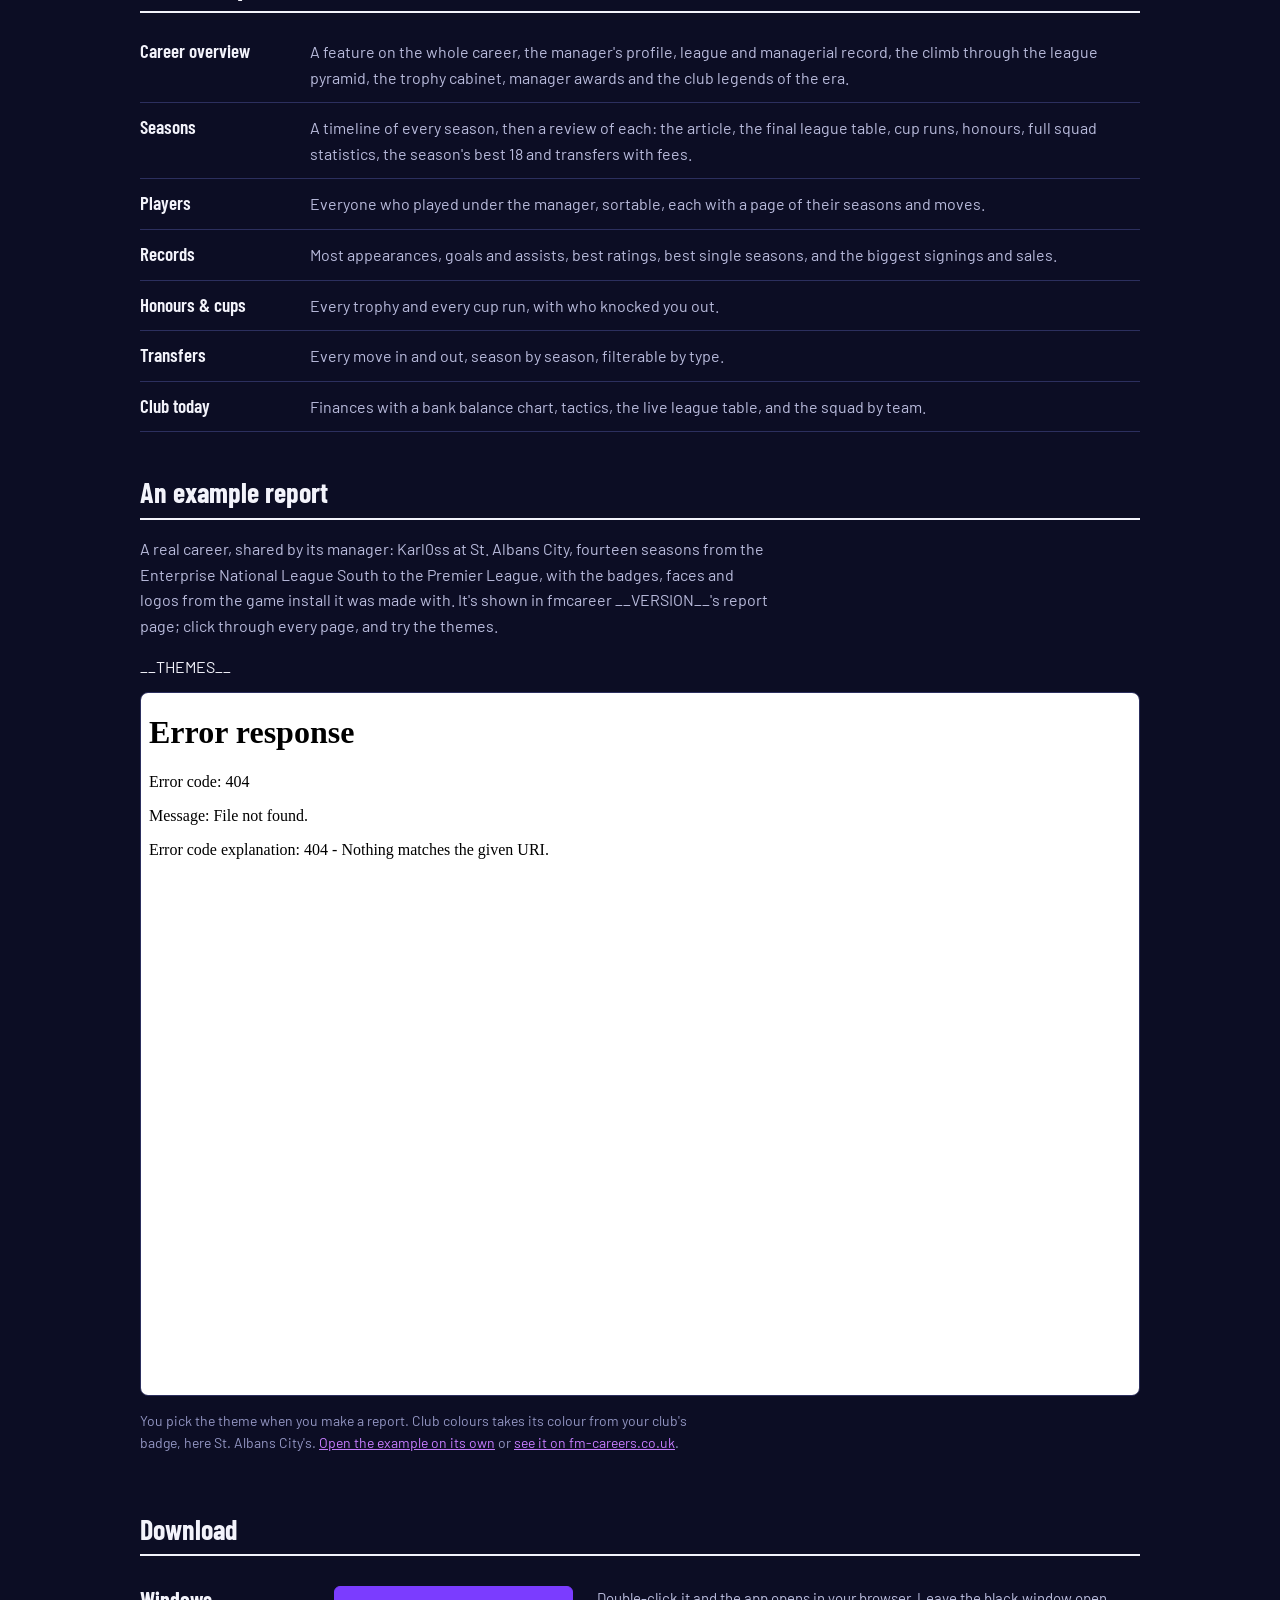
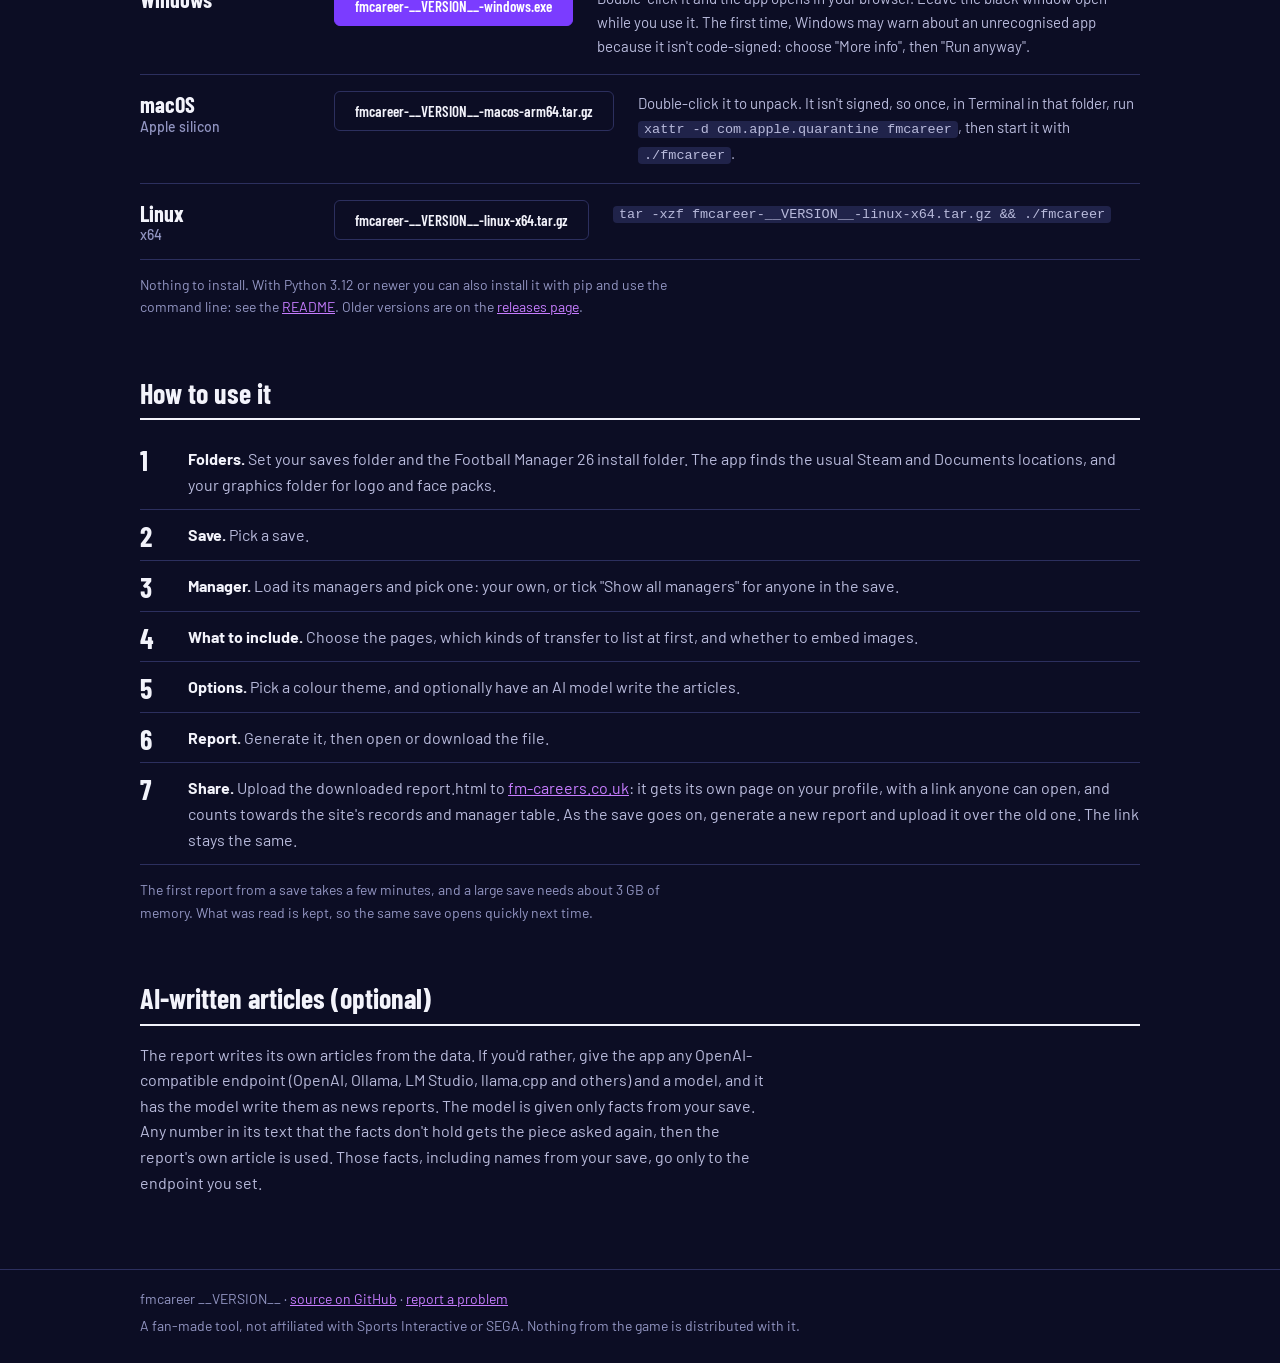
==== commit a7951696: "Site: the example is a real career, and its themes switch in place The example is Karl0ss at St. Alb" ====
--- a/docs/index.html
+++ b/docs/index.html
@@ -95,13 +95,14 @@
 
   <section id="example">
     <h2>An example report</h2>
-    <p>This is a report fmcareer __VERSION__ made from a small made-up career (Alex Example, three seasons at
-      Old Rovers and Example Town), so you can click through every page. A report from your save also has
-      club badges, player photos and competition logos, read from your own game install.</p>
+    <p>A real career, shared by its manager: Karl0ss at St. Albans City, fourteen seasons from the Enterprise National
+      League South to the Premier League, with the badges, faces and logos from the game install it was made with.
+      It's shown in fmcareer __VERSION__'s report page; click through every page, and try the themes.</p>
     <nav class="themes" aria-label="Colour theme of the example">__THEMES__</nav>
     <div class="frame"><iframe src="example.html" name="example" title="Example fmcareer report" loading="lazy"></iframe></div>
-    <p class="note">You pick the theme when you make a report. Club colours takes its colour from your club's badge;
-      the example has no badge, so it shows the default. <a id="alone" href="example.html">Open the example on its own</a></p>
+    <p class="note">You pick the theme when you make a report. Club colours takes its colour from your club's badge,
+      here St. Albans City's. <a href="example.html">Open the example on its own</a> or
+      <a href="https://fm-careers.co.uk/u/karl0ss/q0HcLz5GTxcD">see it on fm-careers.co.uk</a>.</p>
   </section>
 
   <section id="download">
@@ -164,20 +165,18 @@
   <span>A fan-made tool, not affiliated with Sports Interactive or SEGA. Nothing from the game is distributed with it.</span>
 </div></footer>
 <script>
-// switching theme keeps the example on the page you were reading, and the "on its own" link follows the theme
-const frame = document.querySelector('iframe[name=example]'), alone = document.getElementById('alone');
-let file = 'example.html';
+// the report's themes are only its <html data-theme>, so switching sets that inside the frame:
+// no reload, and you stay on the page you were reading
+const frame = document.querySelector('iframe[name=example]');
 document.querySelector('.themes').addEventListener('click', e => {
-  const a = e.target.closest('a[data-theme]'); if (!a) return;
-  e.preventDefault();
-  let hash = ''; try { hash = frame.contentWindow.location.hash; } catch (err) {}
-  file = a.getAttribute('href'); frame.src = file + hash; alone.href = file;
-  document.querySelectorAll('.themes a').forEach(x => x.toggleAttribute('aria-current', x === a));
+  const b = e.target.closest('button[data-theme]'); if (!b) return;
+  frame.contentDocument.documentElement.dataset.theme = b.dataset.theme;
+  document.querySelectorAll('.themes button').forEach(x => x.setAttribute('aria-pressed', x === b));
 });
-// a feature's "See it" link opens that page of the example, in the theme picked, and brings it into view
+// a feature's "See it" link opens that page of the example and brings it into view
 document.querySelectorAll('a[data-see]').forEach(a => a.addEventListener('click', e => {
   e.preventDefault();
-  frame.src = file + a.dataset.see;
+  frame.contentWindow.location.hash = a.dataset.see;
   document.getElementById('example').scrollIntoView();
 }));
 </script>
--- a/docs/site.css
+++ b/docs/site.css
@@ -80,10 +80,11 @@
 
 /* the example's theme switcher: the report's own theme swatches */
 .themes { display: flex; flex-wrap: wrap; gap: 8px; margin: 0 0 12px; }
-.themes a { display: inline-flex; align-items: center; gap: 8px; min-height: 44px; padding: 6px 12px;
-  border: 1px solid var(--line); border-radius: 6px; color: var(--text-2); text-decoration: none; font: 600 15px var(--head); }
-.themes a:hover { border-color: var(--text-3); color: var(--text); }
-.themes a[aria-current] { border-color: var(--accent); color: var(--text); }
+.themes button { display: inline-flex; align-items: center; gap: 8px; min-height: 44px; padding: 6px 12px; cursor: pointer;
+  background: none; border: 1px solid var(--line); border-radius: 6px; color: var(--text-2); font: 600 15px var(--head); }
+.themes button:hover { border-color: var(--text-3); color: var(--text); }
+.themes button[aria-pressed="true"] { border-color: var(--accent); color: var(--text); }
+.themes button:focus-visible { outline: 2px solid var(--accent); outline-offset: 2px; }
 .themes i { position: relative; width: 26px; height: 18px; border-radius: 3px; border: 1px solid rgba(255,255,255,.2); }
 .themes b { position: absolute; left: 5px; right: 5px; bottom: 4px; height: 3px; border-radius: 2px; }
 
